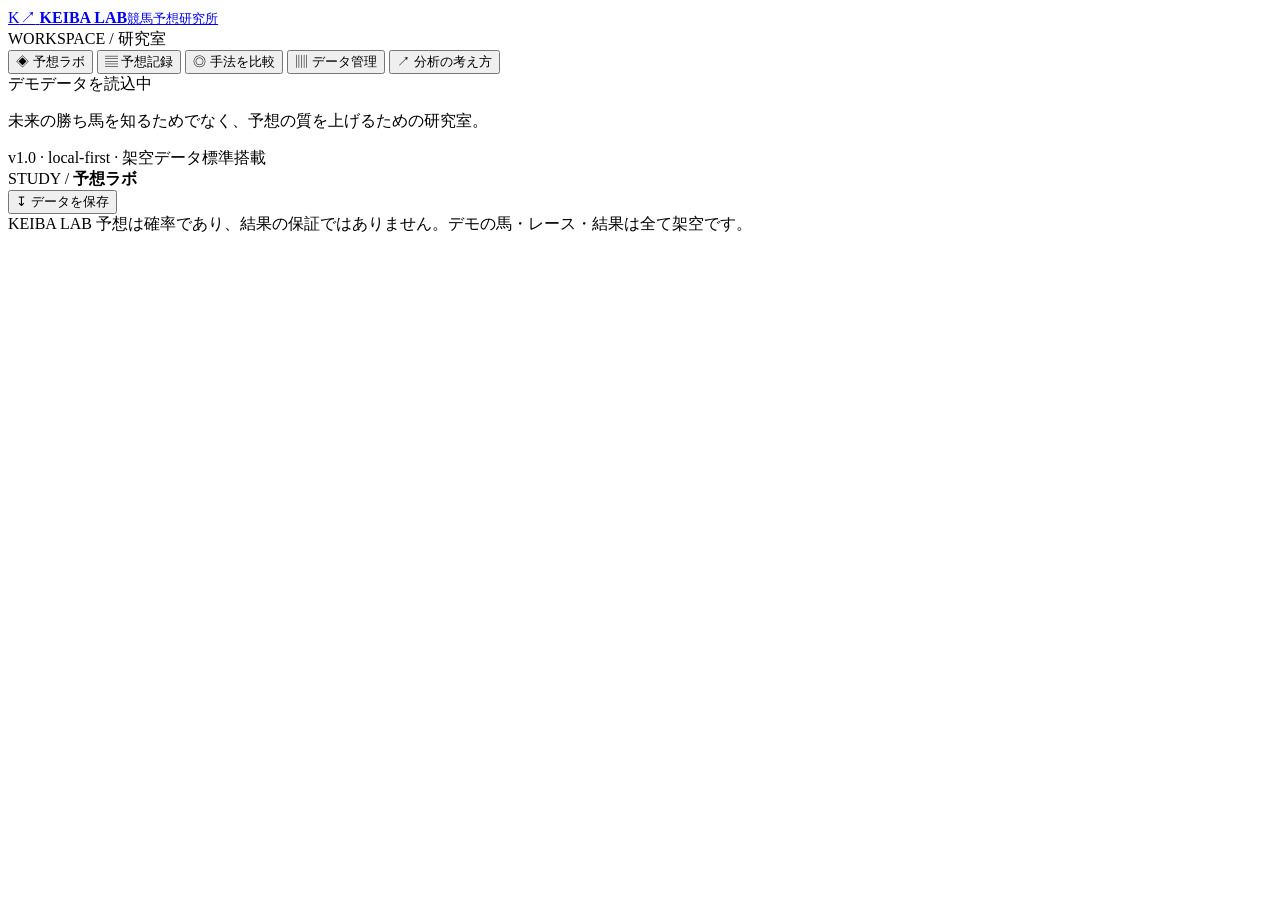
==== keiba-lab/index.html @ 8973b603 "feat(keiba-lab): add accessible research lab shell" ====
<!doctype html>
<html lang="ja">
<head>
  <meta charset="utf-8">
  <meta name="viewport" content="width=device-width,initial-scale=1,viewport-fit=cover">
  <meta name="theme-color" content="#071611">
  <meta name="description" content="競馬予想の仮説を立て、確率を推定し、事前予想と実際の結果を比較する分析ラボ。">
  <title>KEIBA LAB | 競馬予想研究所</title>
  <link rel="stylesheet" href="./styles.css">
</head>
<body>
  <div class="shell">
    <aside class="sidebar">
      <a class="brand" href="./" aria-label="KEIBA LAB ホーム">
        <span class="brandmark">K<span>↗</span></span>
        <span class="brandtext"><strong>KEIBA LAB</strong><small>競馬予想研究所</small></span>
      </a>
      <div class="side-caption">WORKSPACE / 研究室</div>
      <nav class="nav" aria-label="画面切り替え">
        <button class="navitem active" data-view="lab"><span>◈</span> 予想ラボ</button>
        <button class="navitem" data-view="history"><span>▤</span> 予想記録</button>
        <button class="navitem" data-view="bench"><span>◎</span> 手法を比較</button>
        <button class="navitem" data-view="data"><span>▥</span> データ管理</button>
        <button class="navitem" data-view="guide"><span>↗</span> 分析の考え方</button>
      </nav>
      <div class="sidebottom">
        <div class="side-card"><span class="pulse"></span> <span id="dataStatus">デモデータを読込中</span><p>未来の勝ち馬を知るためでなく、予想の質を上げるための研究室。</p></div>
        <div class="footnote">v1.0 · local-first · 架空データ標準搭載</div>
      </div>
    </aside>
    <div class="workspace">
      <header class="topbar">
        <div class="crumb">STUDY / <strong id="viewName">予想ラボ</strong></div>
        <div class="top-actions"><span class="clock" id="today"></span><button class="smallbtn" id="exportTop">↧ データを保存</button></div>
      </header>
      <main id="main" aria-live="polite"></main>
      <footer class="sitefooter">KEIBA LAB <span>予想は確率であり、結果の保証ではありません。デモの馬・レース・結果は全て架空です。</span></footer>
    </div>
  </div>
  <div id="toast" role="status" aria-live="polite"></div>
  <script src="./app.js" defer></script>
</body>
</html>
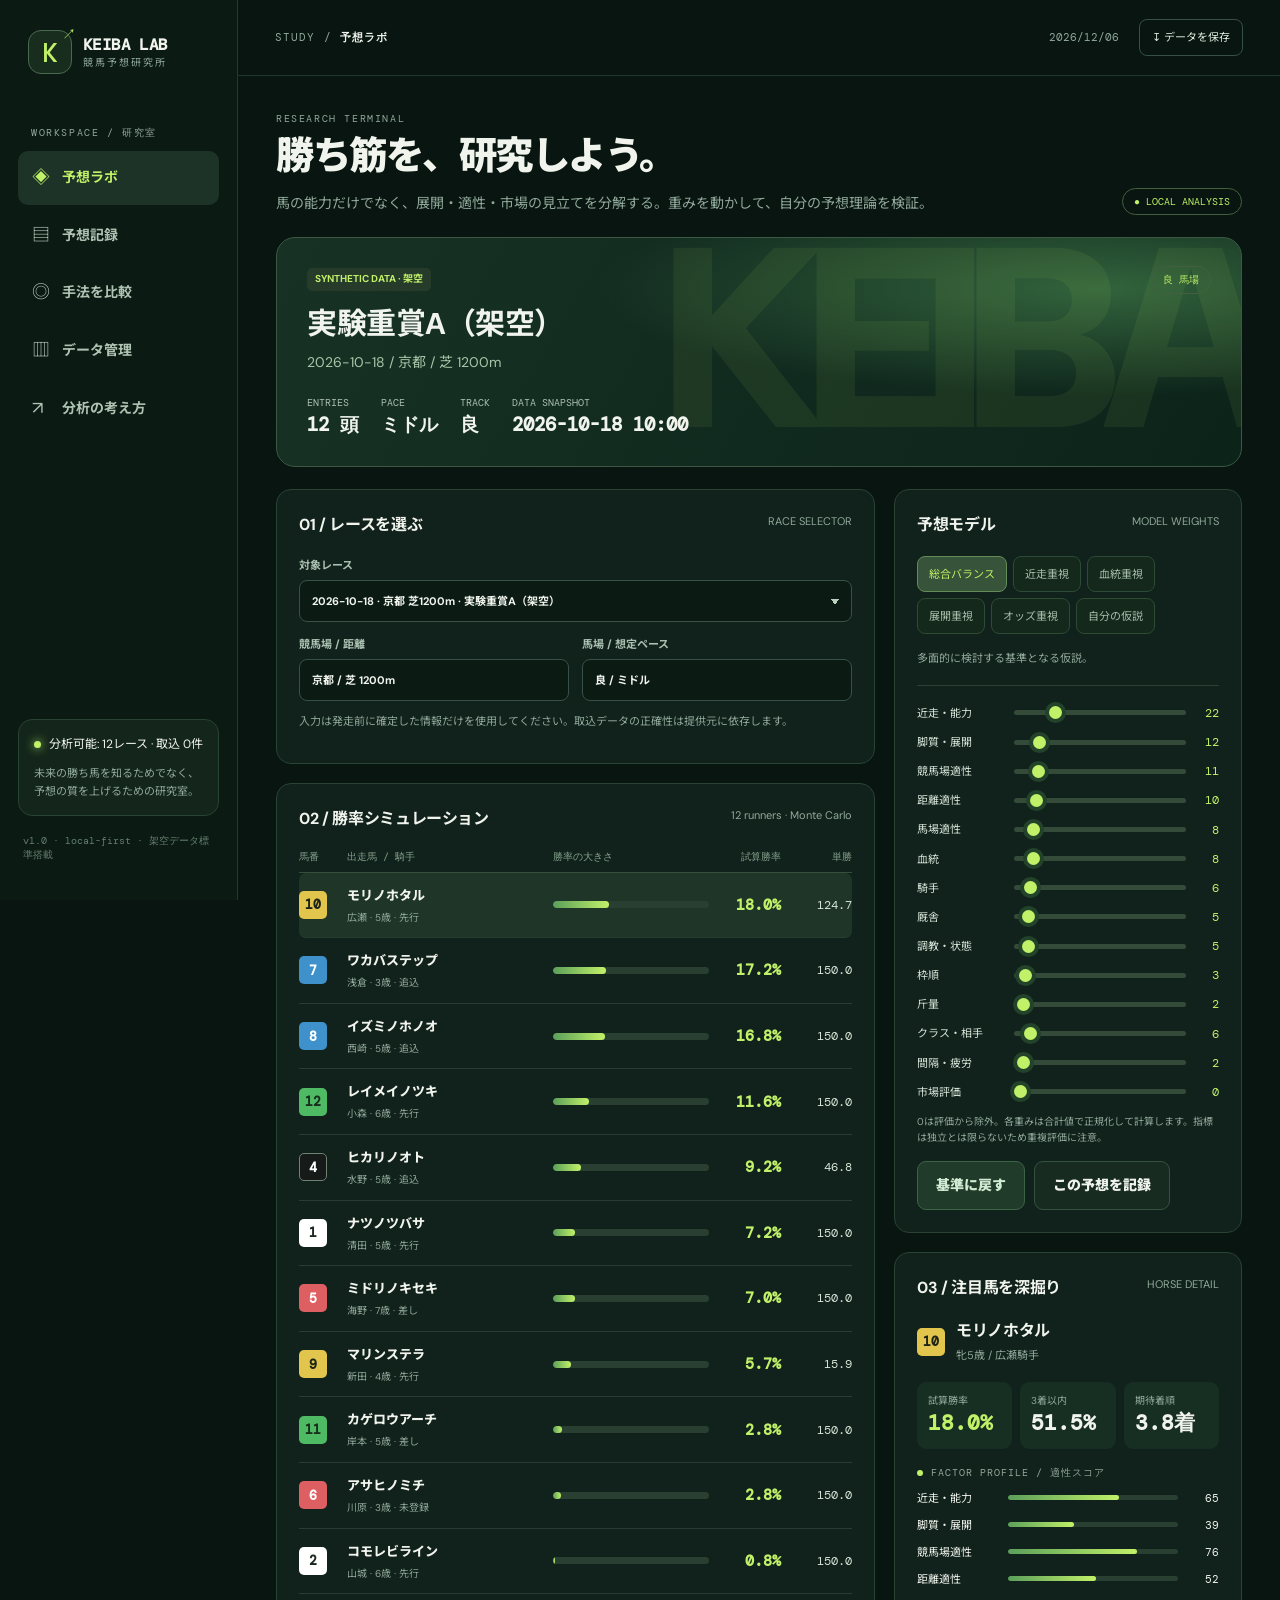
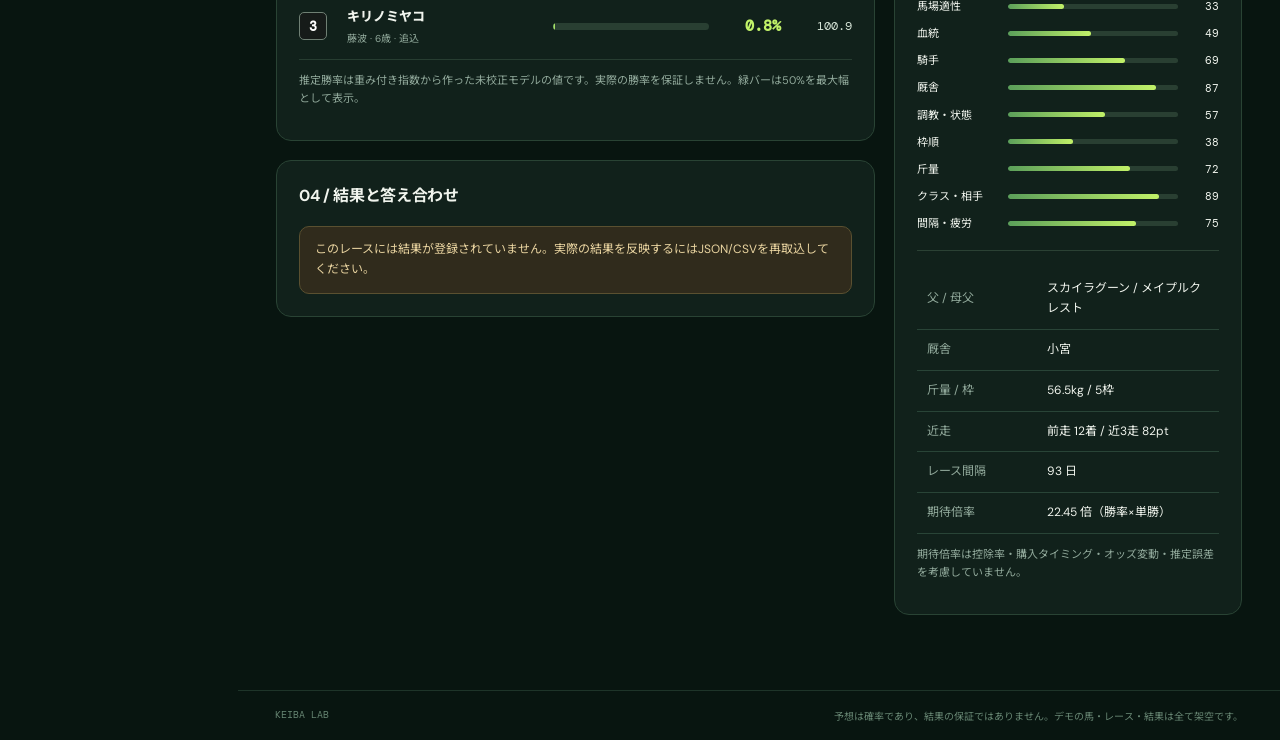
==== commit 99dcc502: "feat(keiba-lab): derive pre-race scores and grade saved forecasts against later results" ====
--- a/keiba-lab/index.html
+++ b/keiba-lab/index.html
@@ -38,6 +38,7 @@
     </div>
   </div>
   <div id="toast" role="status" aria-live="polite"></div>
+  <script src="./feature-engine.js" defer></script>
   <script src="./app.js" defer></script>
 </body>
 </html>
--- a/keiba-lab/styles.css
+++ b/keiba-lab/styles.css
@@ -0,0 +1,16 @@
+@import url('https://fonts.googleapis.com/css2?family=DM+Mono:wght@400;500&family=DM+Sans:wght@400;500;600;700;800&family=Noto+Sans+JP:wght@400;500;600;700;800;900&display=swap');
+:root{color-scheme:dark;--bg:#081510;--panel:#11211b;--panel2:#162720;--edge:#2b4237;--soft:#91a99b;--ink:#f0f4ed;--lime:#c1f168;--blue:#75cfc9;--muted:#5e7769;--danger:#f0aa8a;--mono:'DM Mono',monospace;--sans:'DM Sans','Noto Sans JP',sans-serif}
+*{box-sizing:border-box}html{scroll-behavior:smooth}body{margin:0;background:var(--bg);color:var(--ink);font-family:var(--sans);font-size:14px;line-height:1.65}button,input,textarea,select{font:inherit}button{cursor:pointer}button:disabled{opacity:.45;cursor:not-allowed}button:focus-visible,select:focus-visible,input:focus-visible,textarea:focus-visible{outline:2px solid var(--lime);outline-offset:2px}a{color:var(--lime)}::selection{background:var(--lime);color:#06140e}
+.shell{display:grid;grid-template-columns:238px minmax(0,1fr);min-height:100vh}.sidebar{background:#0b1a13;border-right:1px solid #22392d;padding:30px 18px 20px;display:flex;flex-direction:column;position:sticky;top:0;height:100vh}.brand{display:flex;align-items:center;text-decoration:none;color:var(--ink);gap:11px;padding:0 10px}.brandmark{font-family:var(--mono);width:44px;height:44px;border-radius:13px;border:1px solid #4a6952;background:#182d1d;color:var(--lime);font-size:27px;display:grid;place-items:center;font-weight:500;position:relative}.brandmark span{position:absolute;top:-8px;right:-5px;font-size:14px}.brandtext{display:flex;flex-direction:column;line-height:1.4}.brandtext strong{font-family:var(--mono);font-size:16px;letter-spacing:-.6px}.brandtext small{font-size:10px;color:var(--soft);letter-spacing:2px}.side-caption,.eyebrow{font:10px var(--mono);color:var(--soft);letter-spacing:1.6px}.side-caption{margin:52px 13px 11px}.nav{display:grid;gap:4px}.navitem{text-align:left;border:0;border-radius:10px;background:transparent;color:#afc3b3;padding:12px 14px;font-weight:700}.navitem span{display:inline-block;width:27px;font-size:18px;vertical-align:-1px;font-weight:400}.navitem:hover,.navitem.active{background:#1e3328;color:var(--lime)}.sidebottom{margin-top:auto}.side-card{background:#14261b;border:1px solid #274331;padding:15px;border-radius:14px;color:var(--ink);font-size:12px}.side-card p{margin:9px 0 0;color:var(--soft);font-size:11px}.pulse{display:inline-block;width:7px;height:7px;margin-right:5px;background:var(--lime);border-radius:50%;box-shadow:0 0 10px #b7ee63}.footnote{font:10px var(--mono);color:#637f6e;margin:18px 5px}.workspace{min-width:0;max-width:1760px;width:100%;margin:auto;display:flex;flex-direction:column}.topbar{height:76px;display:flex;align-items:center;justify-content:space-between;border-bottom:1px solid #22372c;padding:0 37px}.crumb{font:11px var(--mono);letter-spacing:1.1px;color:var(--soft)}.crumb strong{color:var(--ink)}.top-actions{display:flex;gap:20px;align-items:center}.clock{font:11px var(--mono);color:var(--soft)}.smallbtn{background:transparent;color:#dbe7da;border:1px solid #365043;border-radius:8px;padding:8px 12px;font-size:11px}.smallbtn:hover{border-color:var(--lime);color:var(--lime)}#main{width:100%;padding:36px 38px 75px;flex:1}.sitefooter{border-top:1px solid #1e3429;padding:17px 37px;display:flex;justify-content:space-between;gap:15px;color:#678673;font:10px var(--mono)}.sitefooter span{font-family:var(--sans)}
+.intro{display:flex;justify-content:space-between;gap:20px;align-items:end;margin-bottom:22px}.intro h1{font-size:clamp(27px,3vw,41px);letter-spacing:-1.5px;line-height:1.3;margin:7px 0 10px;font-weight:900}.intro p{max-width:760px;color:var(--soft);margin:0}.pill{border:1px solid #426040;border-radius:99px;padding:6px 11px;color:var(--lime);font:10px var(--mono);white-space:nowrap}.badge{display:inline-block;padding:3px 8px;border-radius:5px;background:#263b2a;font-size:10px;color:var(--lime);font-weight:700}.badge.blue{background:#173938;color:#8cdddc}.badge.orange{background:#3b291e;color:#f3b88b}
+.hero{position:relative;overflow:hidden;background:radial-gradient(ellipse at 85% 22%,#32633c 0,transparent 43%),linear-gradient(120deg,#173224,#0c231a);border:1px solid #3b5942;border-radius:19px;padding:28px 30px;margin-bottom:22px}.hero:after{content:'KEIBA';position:absolute;right:-18px;bottom:-85px;opacity:.07;color:var(--lime);font-size:clamp(120px,20vw,300px);font-weight:900;letter-spacing:-20px;pointer-events:none}.hero > *{position:relative;z-index:1}.hero h2{font-size:clamp(20px,2.4vw,30px);margin:8px 0 3px;letter-spacing:-.5px}.hero p{margin:0;color:#a9c5a8}.herostats{display:flex;flex-wrap:wrap;gap:22px;margin-top:22px}.stat{display:flex;flex-direction:column;gap:3px}.stat label{font:10px var(--mono);color:#acc0b1}.stat strong{font:700 19px var(--mono);color:var(--ink)}.hero-row{display:flex;align-items:start;justify-content:space-between;gap:18px}
+.cols{display:grid;grid-template-columns:minmax(0,1.55fr) minmax(320px,.9fr);gap:19px;align-items:start}.stack{display:grid;gap:19px}.card{background:var(--panel);border:1px solid #294334;border-radius:15px;padding:22px;min-width:0}.card h3{font-size:16px;margin:0 0 15px;letter-spacing:-.35px}.cardhead{display:flex;align-items:start;justify-content:space-between;gap:12px;margin-bottom:17px}.cardhead h3{margin:0}.cardhead small,.hint{color:var(--soft);font-size:11px}.line{border-top:1px solid #2b4134;margin:18px 0}.controls{display:grid;grid-template-columns:repeat(2,minmax(0,1fr));gap:13px}.field{display:flex;flex-direction:column;gap:6px;color:#aac0b1;font-size:11px;font-weight:700}.field.full{grid-column:1/-1}.field select,.field input,.field textarea,.filter,.inp{border:1px solid #385144;border-radius:8px;background:#0b1b14;color:var(--ink);padding:11px 12px;outline:0;min-width:0;width:100%}.field textarea{resize:vertical;min-height:80px}.field select{appearance:none;background-image:linear-gradient(45deg,transparent 50%,#bbd1bf 50%),linear-gradient(135deg,#bbd1bf 50%,transparent 50%);background-position:calc(100% - 16px) 52%,calc(100% - 11px) 52%;background-size:5px 5px,5px 5px;background-repeat:no-repeat;padding-right:30px}
+.sectiontag{display:flex;gap:8px;align-items:center;font:10px var(--mono);color:var(--soft);letter-spacing:1px;margin-bottom:8px}.sectiontag:before{content:'';width:6px;height:6px;background:var(--lime);border-radius:50%}.button{border:0;background:var(--lime);color:#152216;font-weight:900;padding:12px 18px;border-radius:9px}.button:hover{background:#d0fa82}.button.alt{background:#213b2b;color:#d1ead3;border:1px solid #3b6345}.button.alt:hover{border-color:var(--lime)}.button.ghost{background:#172b20;color:var(--ink);border:1px solid #355240}.button.warn{background:#522d27;color:#ffd6bd}.btnrow{display:flex;flex-wrap:wrap;gap:9px;margin-top:14px}
+.segment{display:flex;gap:4px;flex-wrap:wrap;padding:4px;background:#0b1c14;border:1px solid #284133;border-radius:10px}.segment button{flex:1;min-width:70px;border:0;background:transparent;color:#9bb5a0;padding:9px;border-radius:7px;font-size:11px;font-weight:700}.segment button.active{background:#294b32;color:var(--lime)}.modetabs{display:flex;gap:6px;margin:13px 0 15px;flex-wrap:wrap}.modetabs button{border:1px solid #2d4a37;background:#14291c;color:#a5bca9;border-radius:8px;padding:8px 11px;font-size:11px}.modetabs button.active{background:#375339;color:var(--lime);border-color:#648b58}
+.weightlist{display:grid;gap:11px}.weightrow{display:grid;grid-template-columns:86px minmax(0,1fr) 22px;align-items:center;gap:9px;font-size:11px;color:#d6e4d8}.weightrow input[type=range]{appearance:none;background:#344b39;border:0;padding:0;height:5px;border-radius:99px;accent-color:var(--lime)}.weightrow input[type=range]::-webkit-slider-thumb{appearance:none;width:13px;height:13px;border-radius:50%;background:var(--lime);box-shadow:0 0 0 4px #22432a}.weightrow strong{font:12px var(--mono);text-align:right;color:var(--lime)}.weighthelp{font-size:10px;color:var(--soft);margin-top:13px}.horserow{display:grid;grid-template-columns:38px minmax(120px,1fr) minmax(100px,.8fr) 62px 61px;gap:10px;align-items:center;border-bottom:1px solid #273d31;padding:11px 0;background:transparent;color:inherit;width:100%;text-align:left;border-left:0;border-right:0;border-top:0}.horserow:hover,.horserow.selected{background:#1e3527;border-radius:7px}.horserow .hn{font-size:13px;font-weight:800}.horserow small{display:block;color:var(--soft);font-size:10px;margin-top:3px}.num{font:700 13px var(--mono);text-align:center;border-radius:5px;width:28px;height:28px;display:grid;place-items:center;background:#fff;color:#16221a}.num.w1{background:#fff;color:#1d2a20}.num.w2{background:#161b19;color:white;border:1px solid #6f8074}.num.w3{background:#de5f62;color:#fff}.num.w4{background:#3e91cb;color:#fff}.num.w5{background:#e2c54d;color:#1c2418}.num.w6{background:#4fba64;color:#17301e}.num.w7{background:#e99966;color:#392215}.num.w8{background:#c878be;color:#fff}.bar-track{height:7px;background:#293f32;border-radius:99px;overflow:hidden}.bar-fill{height:100%;background:linear-gradient(90deg,#5b9f5a,var(--lime));border-radius:99px;transition:width .35s ease}.metric{font:700 15px var(--mono);color:var(--lime);text-align:right}.metric small{font:9px var(--sans);color:var(--soft)}.odds{font:12px var(--mono);text-align:right;color:#d7e5d8}.table-top{display:grid;grid-template-columns:38px minmax(120px,1fr) minmax(100px,.8fr) 62px 61px;gap:10px;font:10px var(--mono);color:#87a38e;padding-bottom:8px;border-bottom:1px solid #34503b}.table-top span:nth-last-child(-n+2){text-align:right}
+.detailtop{display:flex;align-items:center;gap:11px}.detailtop h3{margin:0}.detailtop p{margin:1px 0;color:var(--soft);font-size:11px}.detailstats{display:grid;grid-template-columns:repeat(3,1fr);gap:8px;margin:17px 0}.detailstats .micro{background:#172e22;padding:11px;border-radius:9px}.micro span{display:block;font-size:10px;color:var(--soft)}.micro strong{font:700 21px var(--mono)}.micro strong.lime{color:var(--lime)}.factor{display:grid;grid-template-columns:82px 1fr 32px;gap:9px;align-items:center;margin:9px 0;font-size:11px}.factor .bar-track{height:5px}.factor strong{font:11px var(--mono);text-align:right}.flags{display:flex;gap:7px;flex-wrap:wrap;margin-top:12px}.flags span{font-size:10px;border-radius:4px;background:#243e2c;padding:4px 7px;color:#c5dcca}.paneltext{color:var(--soft);font-size:12px;line-height:1.9}.notice{padding:13px 15px;border-radius:10px;background:#302b1c;color:#e9d4a0;border:1px solid #5a5030;font-size:12px}.goodnotice{background:#1d3526;border-color:#476646;color:#b2dfab}.danger{color:var(--danger)!important}.tiny{font-size:10px!important;color:var(--soft)}.right{text-align:right}.mono{font-family:var(--mono)}
+.resultlist{display:grid;gap:7px}.resrow{display:flex;justify-content:space-between;gap:10px;border-bottom:1px solid #2d4835;padding:8px 0;font-size:12px}.resrow strong{font-weight:800}.result-top{font:700 32px var(--mono);color:var(--lime)}.smalltable{width:100%;border-collapse:collapse;font-size:12px}.smalltable th{color:var(--soft);font-size:10px;text-align:left;white-space:nowrap;font-weight:600;padding:11px 9px;border-bottom:1px solid #416048}.smalltable td{padding:12px 9px;border-bottom:1px solid #2d4335}.smalltable tr:hover td{background:#1c3425}.smalltable td.numtd{font:700 14px var(--mono);color:var(--lime)}.tablewrap{overflow:auto}.chartgrid{display:grid;grid-template-columns:repeat(4,1fr);gap:12px;margin:18px 0}.kpi{background:#162a20;border:1px solid #2b4936;border-radius:12px;padding:17px}.kpi span{color:var(--soft);font-size:11px;display:block}.kpi strong{font:700 clamp(18px,2vw,26px) var(--mono);display:block;margin-top:8px;letter-spacing:-1px}.kpi small{display:block;color:var(--soft);font-size:10px;margin-top:4px}.record{border:1px solid #2d4838;background:#13251b;border-radius:12px;padding:16px;margin:10px 0}.recordtitle{display:flex;justify-content:space-between;gap:9px;align-items:center}.recordtitle strong{font-size:15px}.record h4{margin:10px 0 3px}.record p{font-size:11px;color:var(--soft);margin:6px 0}.grid2{display:grid;grid-template-columns:repeat(2,minmax(0,1fr));gap:15px}.empty{padding:35px 20px;text-align:center;border:1px dashed #47604a;border-radius:12px;color:var(--soft)}.empty strong{display:block;color:var(--ink);margin:0 0 4px}.progress{height:10px;background:#2d4433;border-radius:50px;overflow:hidden}.progress div{height:100%;background:var(--lime)}
+.filezone{display:block;border:1px dashed #67876d;border-radius:13px;padding:26px;text-align:center;background:#172b1e;cursor:pointer}.filezone input{display:none}.filezone strong{display:block;color:var(--lime);margin-bottom:4px}.filezone span{color:var(--soft);font-size:11px}.guidegrid{display:grid;grid-template-columns:repeat(2,minmax(0,1fr));gap:15px}.stepno{font:700 27px var(--mono);color:var(--lime);opacity:.9}.guidegrid h3{margin:3px 0 9px}.info-table{width:100%;border-collapse:collapse}.info-table td{padding:10px;border-bottom:1px solid #294437;font-size:12px}.info-table td:first-child{color:var(--soft);width:120px}.muted{color:var(--soft)}.spaced{margin-top:20px}.mt12{margin-top:12px}.mb0{margin-bottom:0!important}#toast{position:fixed;right:22px;bottom:22px;max-width:330px;background:#b9e97c;color:#102018;padding:13px 18px;border-radius:9px;box-shadow:0 15px 40px #0008;z-index:100;font-weight:800;font-size:12px;opacity:0;pointer-events:none;transform:translateY(15px);transition:.25s}#toast.show{opacity:1;transform:translateY(0)}
+@media(max-width:1140px){.cols{grid-template-columns:minmax(0,1fr) minmax(275px,.78fr)}#main{padding:25px 23px 60px}.topbar{padding:0 23px}.sidebar{width:200px;padding:23px 13px}.shell{grid-template-columns:200px minmax(0,1fr)}.brandtext strong{font-size:13px}}
+@media(max-width:880px){.shell{display:block;padding-bottom:64px}.sidebar{position:fixed;bottom:0;top:auto;left:0;right:0;height:61px;width:auto;display:block;z-index:30;background:#102219;border-top:1px solid #3e6247;border-right:0;padding:5px 5px env(safe-area-inset-bottom)}.brand,.side-caption,.sidebottom{display:none}.nav{display:flex;justify-content:space-around;gap:1px}.navitem{display:flex;align-items:center;justify-content:center;flex:1;flex-direction:column;font-size:9px;padding:2px 0;line-height:1.3;gap:2px}.navitem span{font-size:18px;width:auto}.cols{grid-template-columns:1fr}.topbar{height:58px}.clock{display:none}.sitefooter{display:none}.hero{padding:22px}.chartgrid{grid-template-columns:repeat(2,1fr)}}
+@media(max-width:490px){#main{padding:19px 14px 80px}.topbar{padding:0 14px}.intro{align-items:start;flex-direction:column;gap:7px}.intro h1{font-size:29px}.card{padding:16px}.hero{padding:20px}.herostats{gap:15px}.stat strong{font-size:15px}.table-top,.horserow{grid-template-columns:29px minmax(105px,1fr) minmax(65px,.7fr) 49px 44px;gap:5px}.horserow .hn{font-size:11px}.num{width:24px;height:24px;font-size:11px}.metric{font-size:12px}.odds{font-size:11px}.table-top{font-size:9px}.controls,.grid2,.guidegrid{grid-template-columns:1fr}.detailstats{gap:5px}.micro strong{font-size:17px}.field.full{grid-column:1}.hero:after{opacity:.03}}
